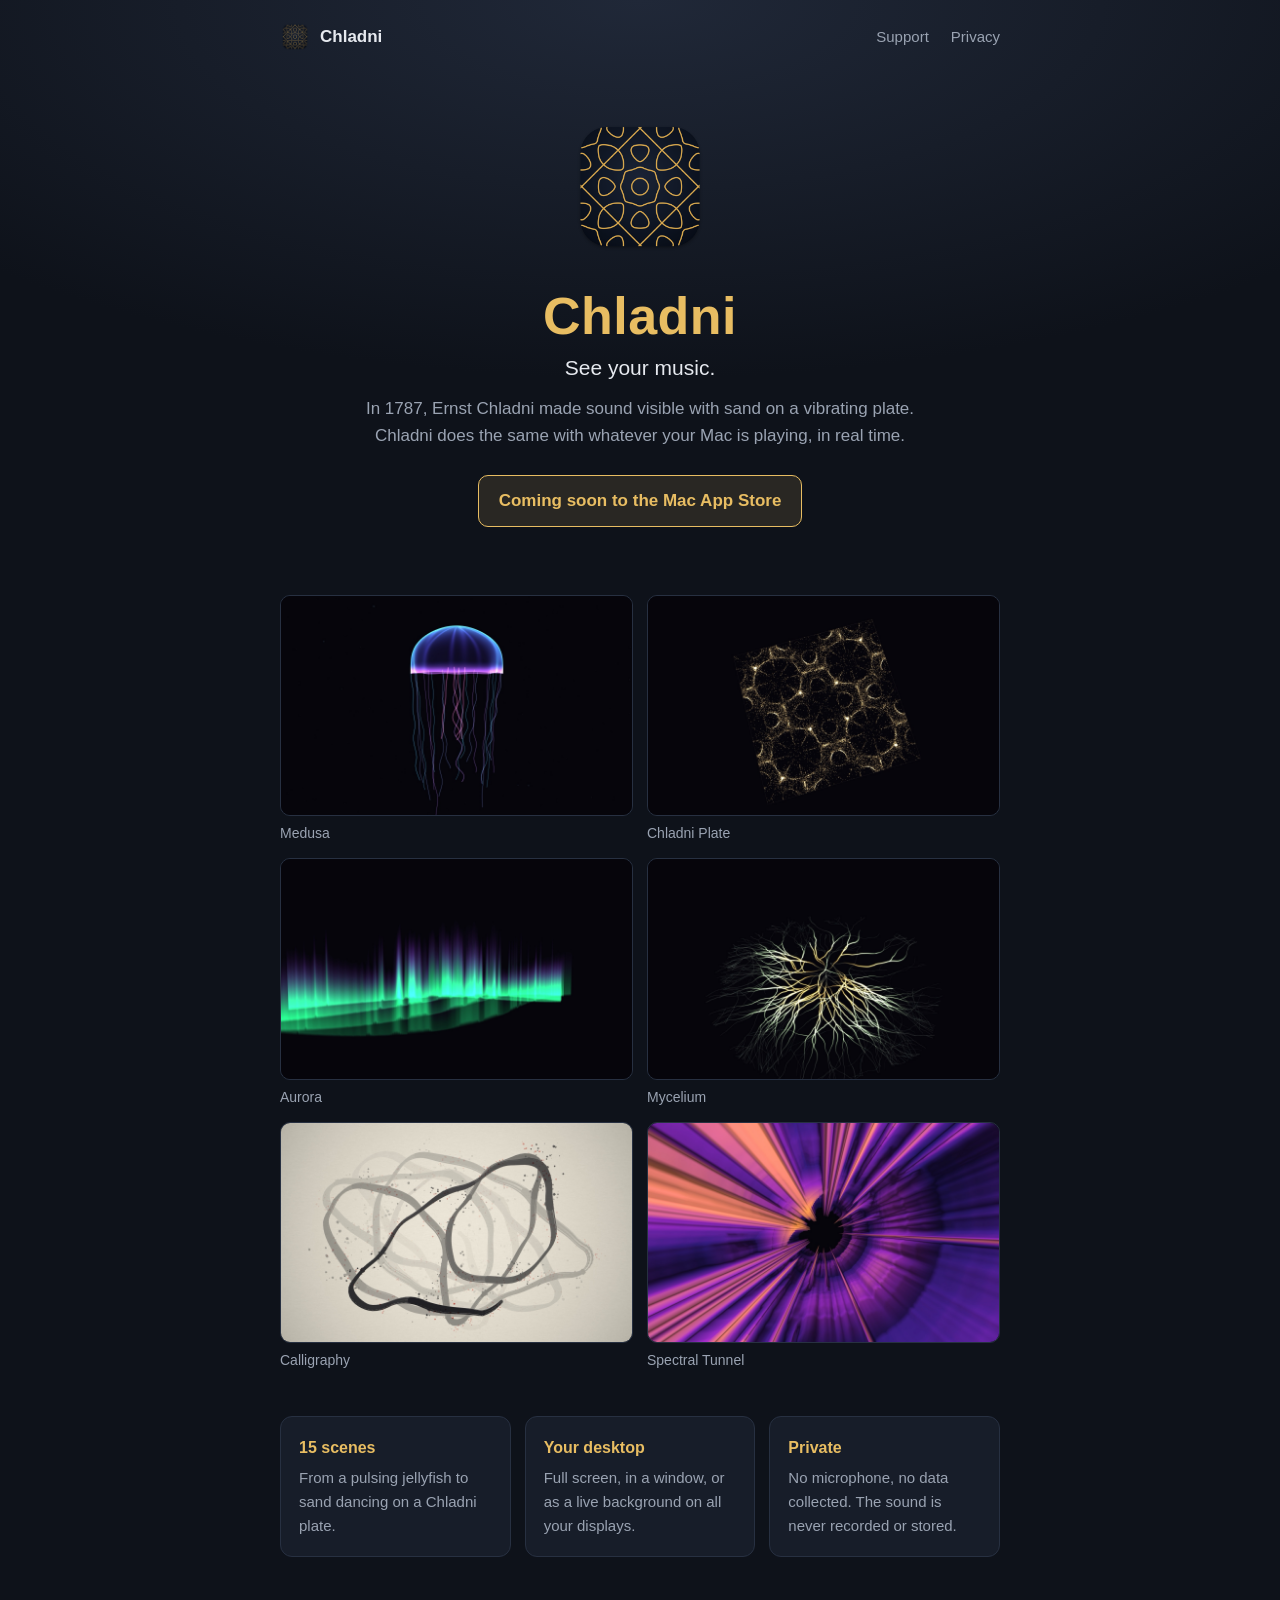
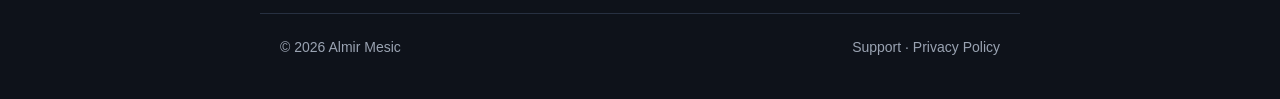
==== index.html @ 05c66b37 "Nettside for Chladni: forside, support og personvern Co-Authored-By: Claude Opus 5.5 <noreply@anthro" ====
<!doctype html>
<html lang="en">
<head>
  <meta charset="utf-8">
  <meta name="viewport" content="width=device-width, initial-scale=1">
  <title>Chladni – Music Visualizer for Mac</title>
  <meta name="description" content="Chladni turns whatever your Mac plays into living visuals. 15 scenes, full screen or as your desktop background.">
  <link rel="icon" type="image/png" sizes="32x32" href="assets/favicon-32.png">
  <link rel="icon" type="image/png" sizes="16x16" href="assets/favicon-16.png">
  <link rel="apple-touch-icon" href="assets/apple-touch-icon.png">
  <link rel="stylesheet" href="assets/style.css">
</head>
<body>
  <nav class="nav">
    <a class="brand" href="./"><img src="assets/icon.png" alt="">Chladni</a>
    <div class="nav-links">
      <a href="support/">Support</a>
      <a href="privacy/">Privacy</a>
    </div>
  </nav>

  <main class="wrap">
    <section class="hero">
      <img class="icon" src="assets/icon.png" alt="Chladni app icon">
      <h1>Chladni</h1>
      <p class="tagline">See your music.</p>
      <p class="lead">
        In 1787, Ernst Chladni made sound visible with sand on a vibrating plate.
        Chladni does the same with whatever your Mac is playing, in real time.
      </p>
      <span class="badge">Coming soon to the Mac App Store</span>
    </section>

    <section class="gallery">
      <figure><img src="assets/01-medusa.jpg" alt="Medusa: a glowing jellyfish pulsing with the bass" loading="lazy"><figcaption>Medusa</figcaption></figure>
      <figure><img src="assets/02-chladni-plate.jpg" alt="Chladni Plate: sand forming the patterns of the notes" loading="lazy"><figcaption>Chladni Plate</figcaption></figure>
      <figure><img src="assets/03-nordlys.jpg" alt="Aurora: northern lights rising with the spectrum" loading="lazy"><figcaption>Aurora</figcaption></figure>
      <figure><img src="assets/04-mycelium.jpg" alt="Mycelium: light travelling through branching threads on every beat" loading="lazy"><figcaption>Mycelium</figcaption></figure>
      <figure><img src="assets/05-kalligrafi.jpg" alt="Calligraphy: a brushstroke painted by the music" loading="lazy"><figcaption>Calligraphy</figcaption></figure>
      <figure><img src="assets/06-spektraltunnel.jpg" alt="Spectral Tunnel: flying through a tunnel built from the music" loading="lazy"><figcaption>Spectral Tunnel</figcaption></figure>
    </section>

    <section class="features">
      <div class="feature"><h3>15 scenes</h3><p>From a pulsing jellyfish to sand dancing on a Chladni plate.</p></div>
      <div class="feature"><h3>Your desktop</h3><p>Full screen, in a window, or as a live background on all your displays.</p></div>
      <div class="feature"><h3>Private</h3><p>No microphone, no data collected. The sound is never recorded or stored.</p></div>
    </section>
  </main>

  <footer>
    <span>© 2026 Almir Mesic</span>
    <span><a href="support/">Support</a> · <a href="privacy/">Privacy Policy</a></span>
  </footer>
</body>
</html>
---- assets/style.css ----
:root {
  --bg: #0e121a;
  --bg-raised: #171d29;
  --line: #273041;
  --text: #e6e9ef;
  --muted: #9aa3b2;
  --gold: #e8bd62;
  --gold-soft: rgba(232, 189, 98, 0.12);
  --max: 760px;
}

* { box-sizing: border-box; }

html { -webkit-text-size-adjust: 100%; }

body {
  margin: 0;
  background: radial-gradient(120% 70% at 50% 0%, #202838 0%, var(--bg) 60%) fixed, var(--bg);
  color: var(--text);
  font: 17px/1.6 -apple-system, BlinkMacSystemFont, "SF Pro Text", "Helvetica Neue", Arial, sans-serif;
}

a { color: var(--gold); text-decoration: none; }
a:hover { text-decoration: underline; }

.wrap { max-width: var(--max); margin: 0 auto; padding: 0 20px; }

/* Topplinje */
.nav {
  display: flex; align-items: center; justify-content: space-between;
  max-width: var(--max); margin: 0 auto; padding: 22px 20px;
}
.brand { display: flex; align-items: center; gap: 10px; color: var(--text); font-weight: 600; }
.brand img { width: 30px; height: 30px; }
.brand:hover { text-decoration: none; }
.nav-links { display: flex; gap: 22px; font-size: 15px; }
.nav-links a { color: var(--muted); }
.nav-links a:hover, .nav-links a[aria-current="page"] { color: var(--text); text-decoration: none; }

/* Forside */
.hero { text-align: center; padding: 40px 0 24px; }
.hero img.icon { width: 148px; height: 148px; }
.hero h1 { font-size: 52px; line-height: 1.1; margin: 18px 0 6px; color: var(--gold); letter-spacing: 0.5px; }
.hero .tagline { font-size: 21px; color: var(--text); margin: 0 0 10px; }
.hero .lead { color: var(--muted); max-width: 560px; margin: 0 auto 26px; }
.badge {
  display: inline-block; padding: 11px 20px; border-radius: 10px;
  border: 1px solid var(--gold); color: var(--gold); background: var(--gold-soft); font-weight: 600;
}
.gallery { display: grid; grid-template-columns: repeat(2, 1fr); gap: 14px; margin: 44px 0; }
.gallery figure { margin: 0; }
.gallery img { width: 100%; display: block; border-radius: 10px; border: 1px solid var(--line); }
.gallery figcaption { color: var(--muted); font-size: 14px; margin-top: 6px; }
.features { display: grid; grid-template-columns: repeat(3, 1fr); gap: 14px; margin-bottom: 56px; }
.feature { background: var(--bg-raised); border: 1px solid var(--line); border-radius: 12px; padding: 18px; }
.feature h3 { margin: 0 0 6px; font-size: 16px; color: var(--gold); }
.feature p { margin: 0; color: var(--muted); font-size: 15px; }

/* Tekstsider */
.page { padding: 20px 0 60px; }
.page h1 { font-size: 36px; margin: 10px 0 4px; }
.page .meta { color: var(--muted); margin: 0 0 30px; }
.page h2 { font-size: 21px; color: var(--gold); margin: 36px 0 8px; }
.page p, .page li { color: #d3d8e0; }
.page ul { padding-left: 22px; }
.contact {
  background: var(--bg-raised); border: 1px solid var(--line); border-radius: 12px;
  padding: 18px 20px; margin: 10px 0 8px;
}
.contact strong { color: var(--text); }
details {
  background: var(--bg-raised); border: 1px solid var(--line); border-radius: 12px;
  padding: 14px 18px; margin: 10px 0;
}
summary { cursor: pointer; font-weight: 600; color: var(--text); }
details[open] summary { margin-bottom: 8px; }
kbd {
  font: 13px/1 ui-monospace, SFMono-Regular, Menlo, monospace;
  padding: 3px 6px; border: 1px solid var(--line); border-bottom-width: 2px; border-radius: 5px; background: #0b0f16;
}

footer {
  border-top: 1px solid var(--line); color: var(--muted); font-size: 14px;
  max-width: var(--max); margin: 0 auto; padding: 22px 20px 40px;
  display: flex; justify-content: space-between; gap: 16px; flex-wrap: wrap;
}
footer a { color: var(--muted); }

@media (max-width: 640px) {
  body { font-size: 16px; }
  .hero h1 { font-size: 40px; }
  .gallery, .features { grid-template-columns: 1fr; }
  .nav-links { gap: 14px; }
}
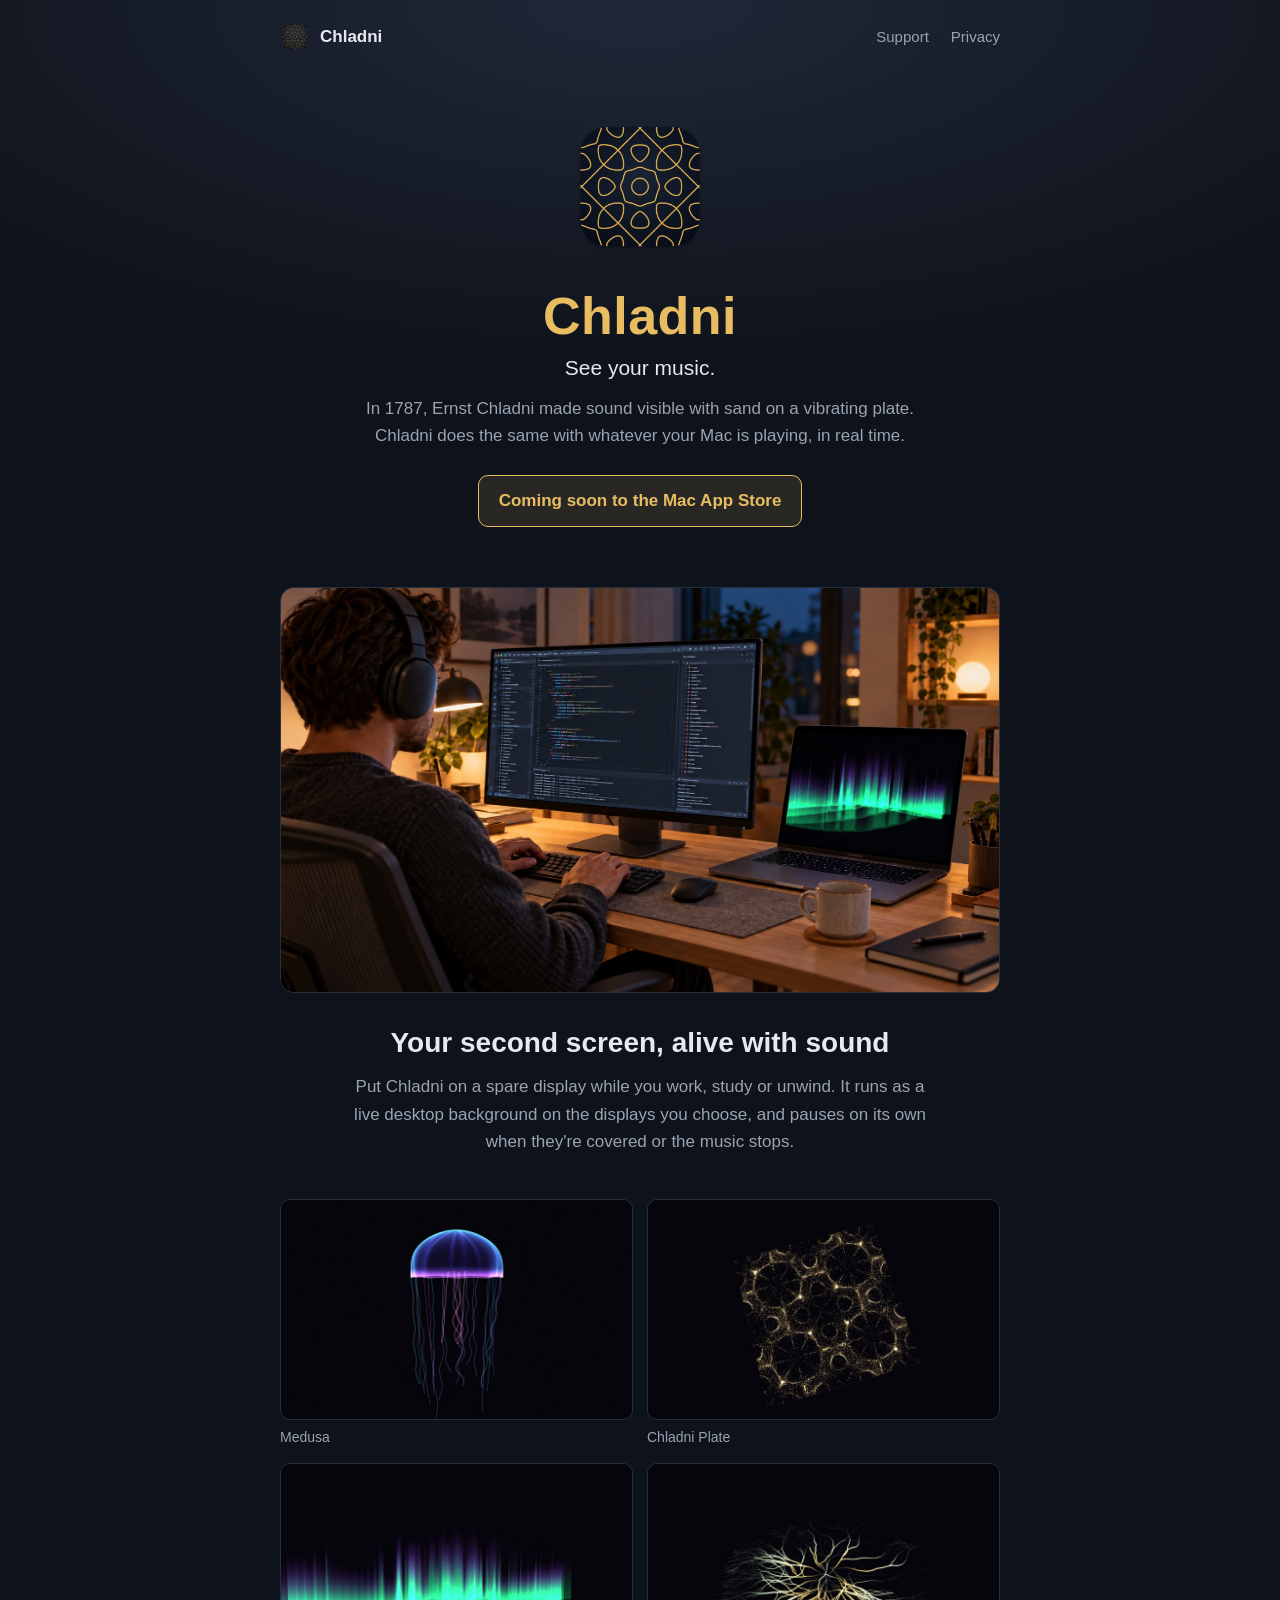
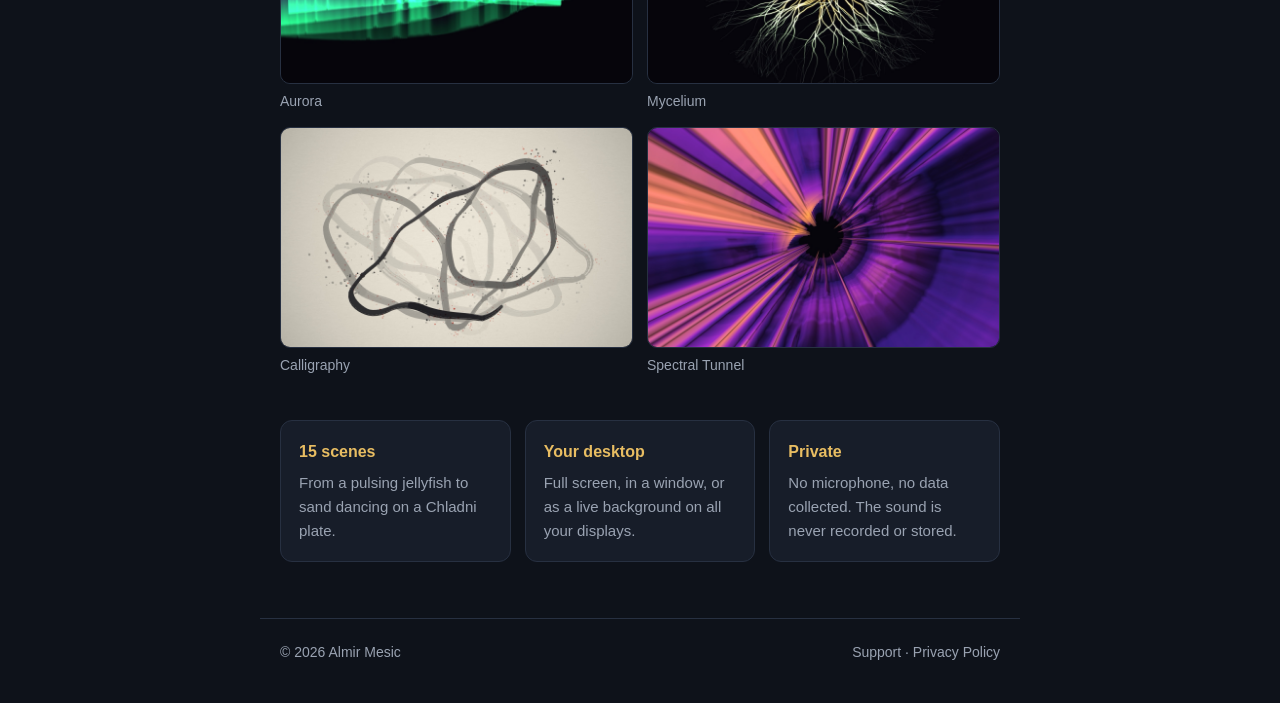
==== commit 9d5c71bd: "Forside: bilde som viser Chladni på en ekstra skjerm Co-Authored-By: Claude Opus 5.5 <noreply@anthro" ====
--- a/index.html
+++ b/index.html
@@ -31,6 +31,17 @@
       <span class="badge">Coming soon to the Mac App Store</span>
     </section>
 
+    <section class="usecase">
+      <figure>
+        <img src="assets/usecase.jpg" width="1672" height="941" alt="A person working at a desk with headphones on, with Chladni's aurora scene glowing on a laptop next to the main display">
+      </figure>
+      <h2>Your second screen, alive with sound</h2>
+      <p>
+        Put Chladni on a spare display while you work, study or unwind. It runs as a live desktop background
+        on the displays you choose, and pauses on its own when they're covered or the music stops.
+      </p>
+    </section>
+
     <section class="gallery">
       <figure><img src="assets/01-medusa.jpg" alt="Medusa: a glowing jellyfish pulsing with the bass" loading="lazy"><figcaption>Medusa</figcaption></figure>
       <figure><img src="assets/02-chladni-plate.jpg" alt="Chladni Plate: sand forming the patterns of the notes" loading="lazy"><figcaption>Chladni Plate</figcaption></figure>
--- a/assets/style.css
+++ b/assets/style.css
@@ -47,6 +47,11 @@
   display: inline-block; padding: 11px 20px; border-radius: 10px;
   border: 1px solid var(--gold); color: var(--gold); background: var(--gold-soft); font-weight: 600;
 }
+.usecase { margin: 36px 0 8px; text-align: center; }
+.usecase figure { margin: 0; }
+.usecase img { width: 100%; height: auto; display: block; border-radius: 14px; border: 1px solid var(--line); }
+.usecase h2 { font-size: 28px; margin: 28px 0 8px; }
+.usecase p { color: var(--muted); max-width: 580px; margin: 0 auto; }
 .gallery { display: grid; grid-template-columns: repeat(2, 1fr); gap: 14px; margin: 44px 0; }
 .gallery figure { margin: 0; }
 .gallery img { width: 100%; display: block; border-radius: 10px; border: 1px solid var(--line); }
@@ -89,6 +94,7 @@
 @media (max-width: 640px) {
   body { font-size: 16px; }
   .hero h1 { font-size: 40px; }
+  .usecase h2 { font-size: 23px; }
   .gallery, .features { grid-template-columns: 1fr; }
   .nav-links { gap: 14px; }
 }
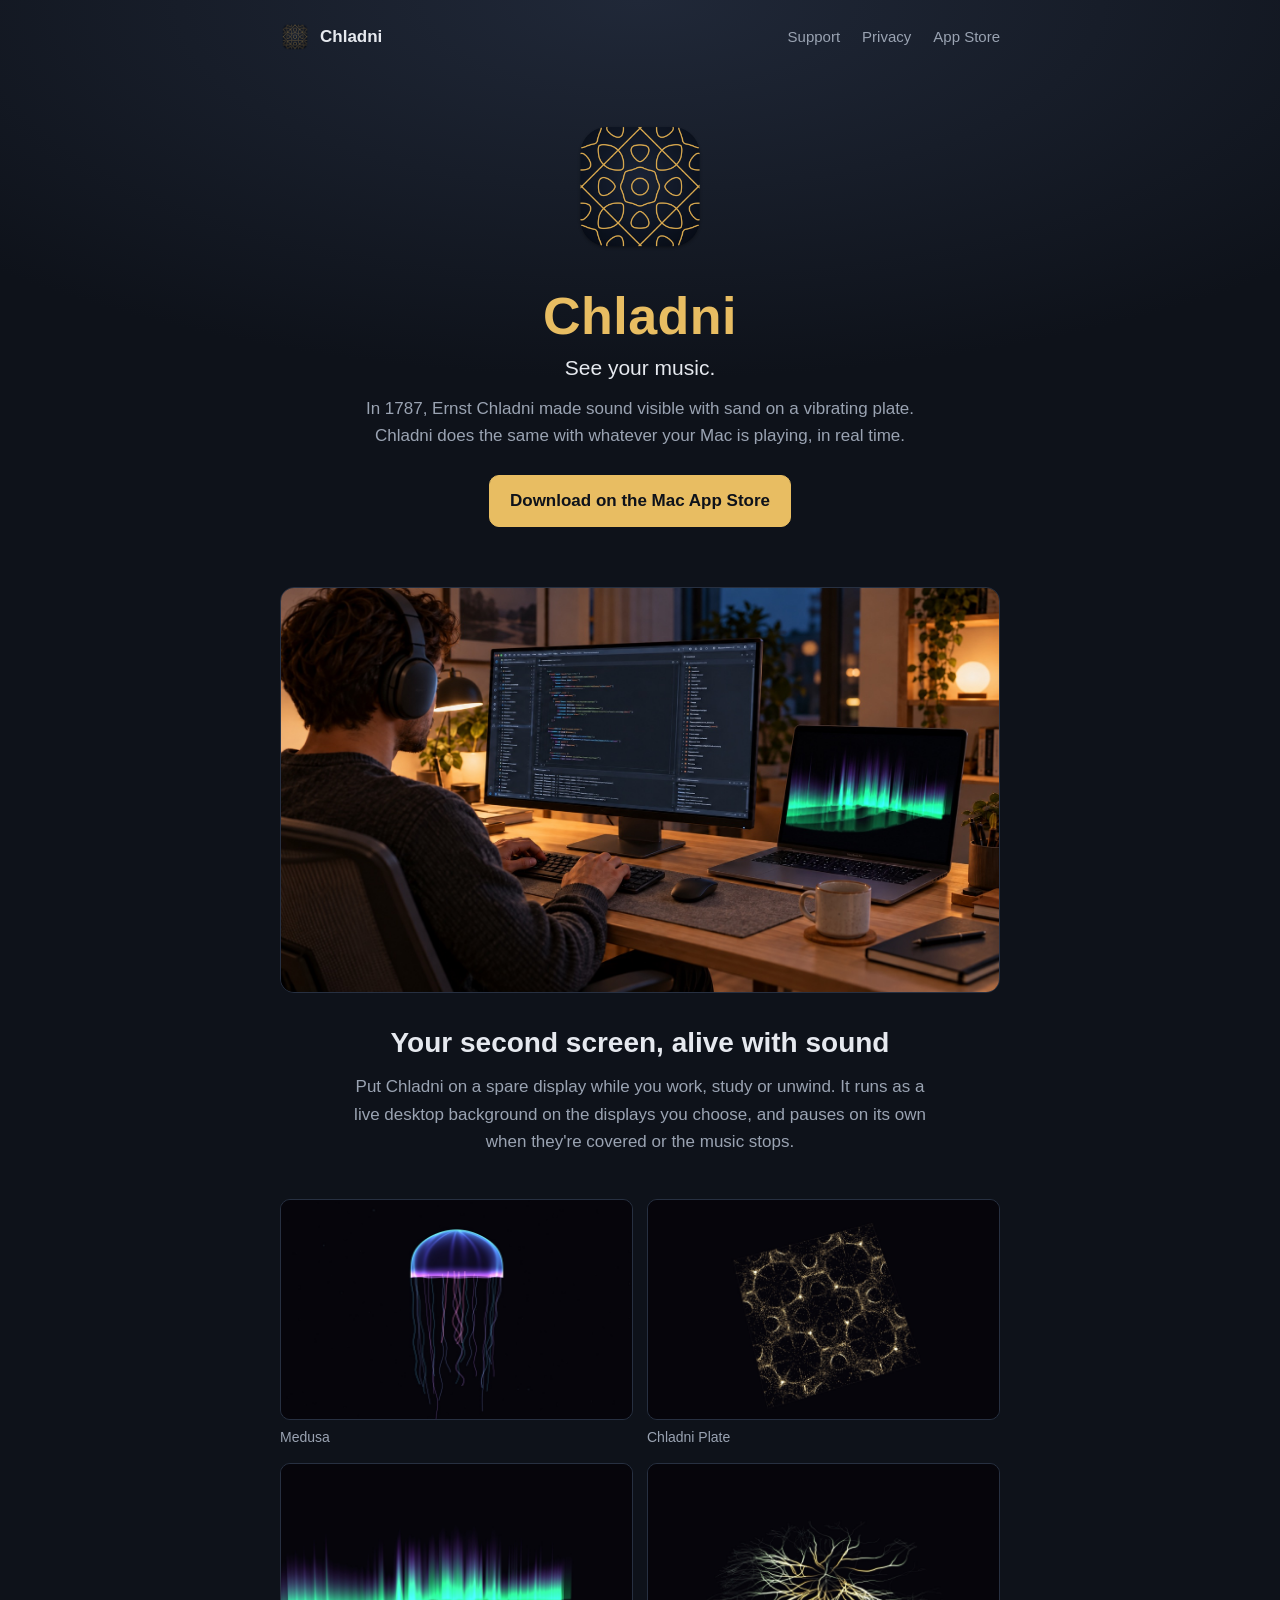
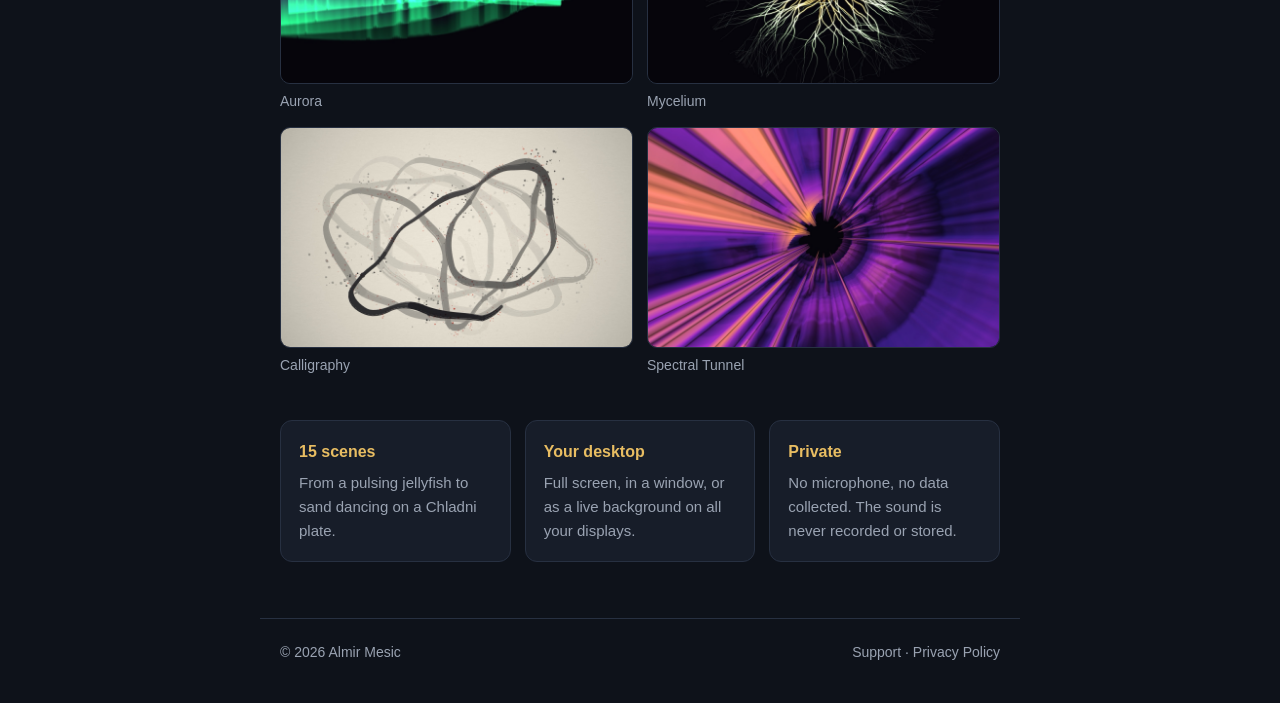
==== commit 25a594d0: "Forside: lenke til appen i App Store Co-Authored-By: Claude Opus 5.5 <noreply@anthropic.com>" ====
--- a/index.html
+++ b/index.html
@@ -16,6 +16,7 @@
     <div class="nav-links">
       <a href="support/">Support</a>
       <a href="privacy/">Privacy</a>
+      <a href="https://apps.apple.com/app/chladni/id6818058640?mt=12">App Store</a>
     </div>
   </nav>
 
@@ -28,7 +29,7 @@
         In 1787, Ernst Chladni made sound visible with sand on a vibrating plate.
         Chladni does the same with whatever your Mac is playing, in real time.
       </p>
-      <span class="badge">Coming soon to the Mac App Store</span>
+      <a class="badge" href="https://apps.apple.com/app/chladni/id6818058640?mt=12">Download on the Mac App Store</a>
     </section>
 
     <section class="usecase">
--- a/assets/style.css
+++ b/assets/style.css
@@ -47,6 +47,8 @@
   display: inline-block; padding: 11px 20px; border-radius: 10px;
   border: 1px solid var(--gold); color: var(--gold); background: var(--gold-soft); font-weight: 600;
 }
+a.badge { background: var(--gold); color: var(--bg); }
+a.badge:hover { text-decoration: none; filter: brightness(1.08); }
 .usecase { margin: 36px 0 8px; text-align: center; }
 .usecase figure { margin: 0; }
 .usecase img { width: 100%; height: auto; display: block; border-radius: 14px; border: 1px solid var(--line); }
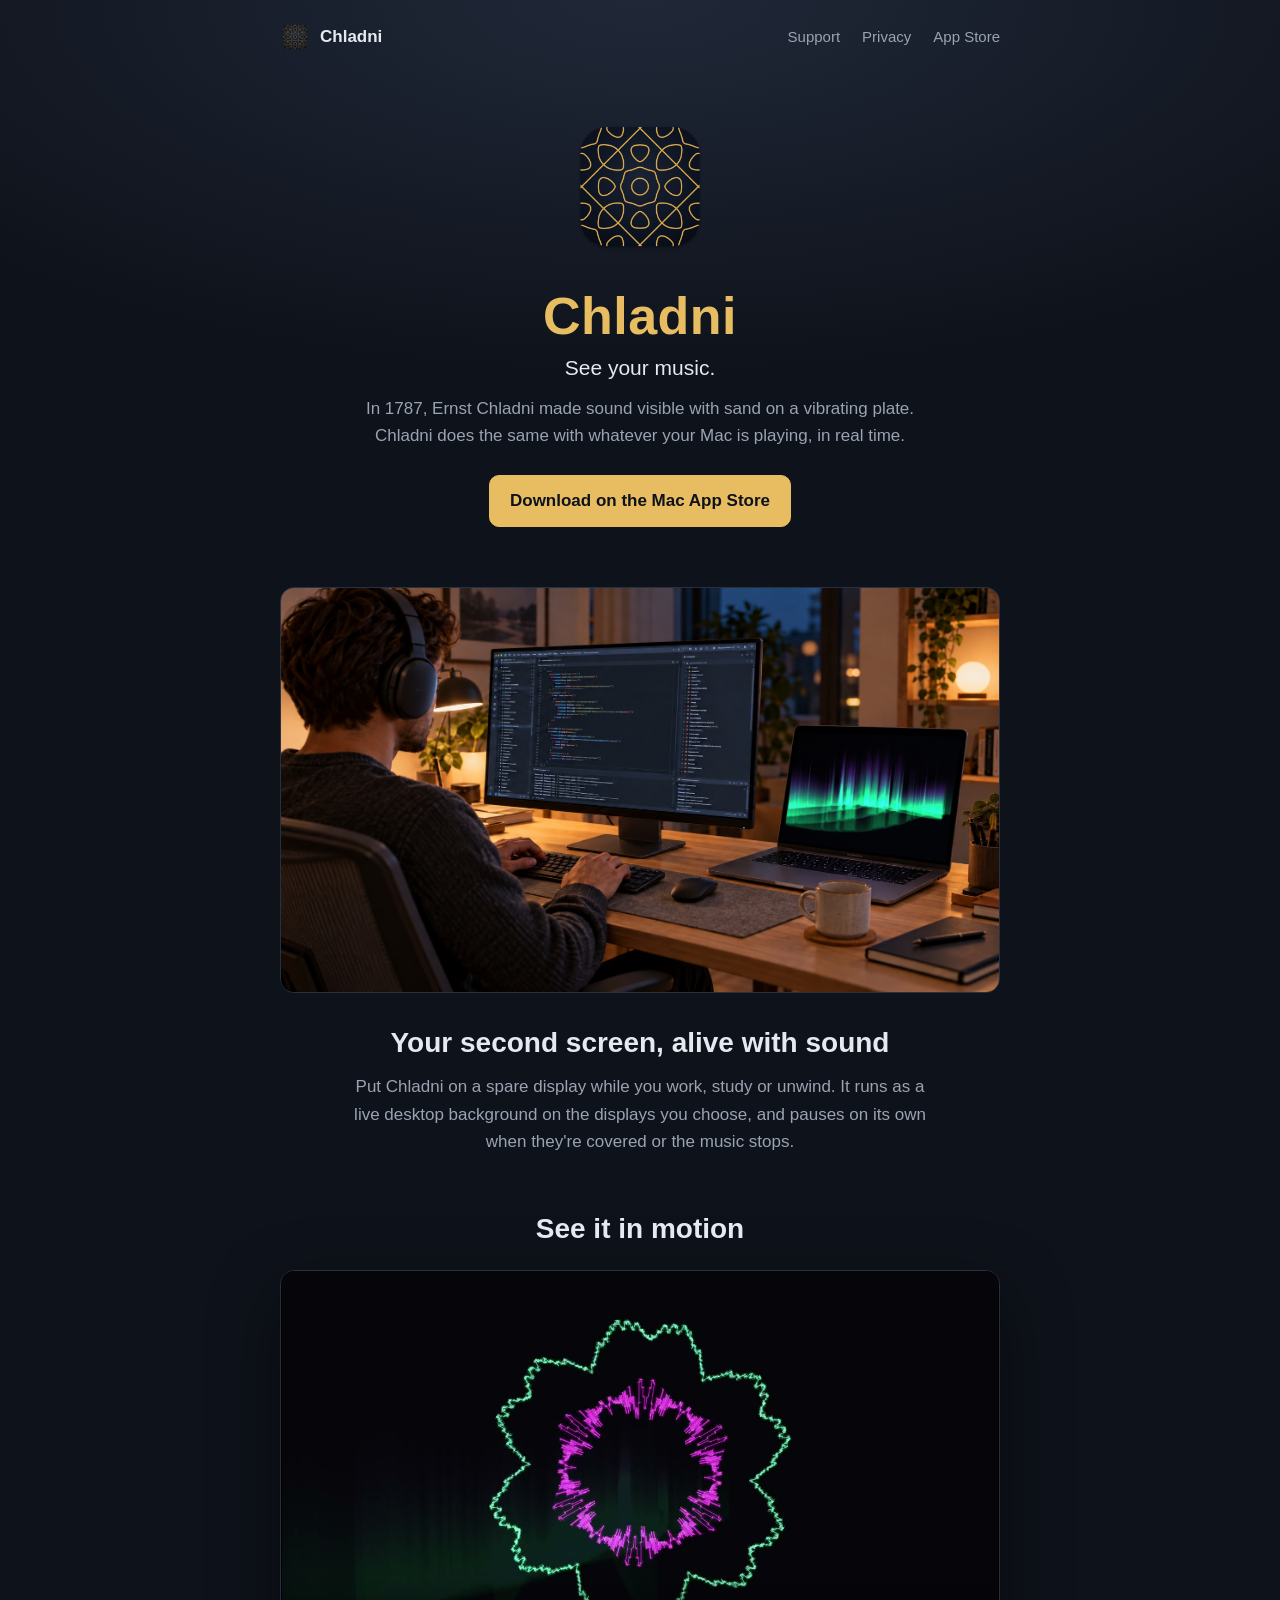
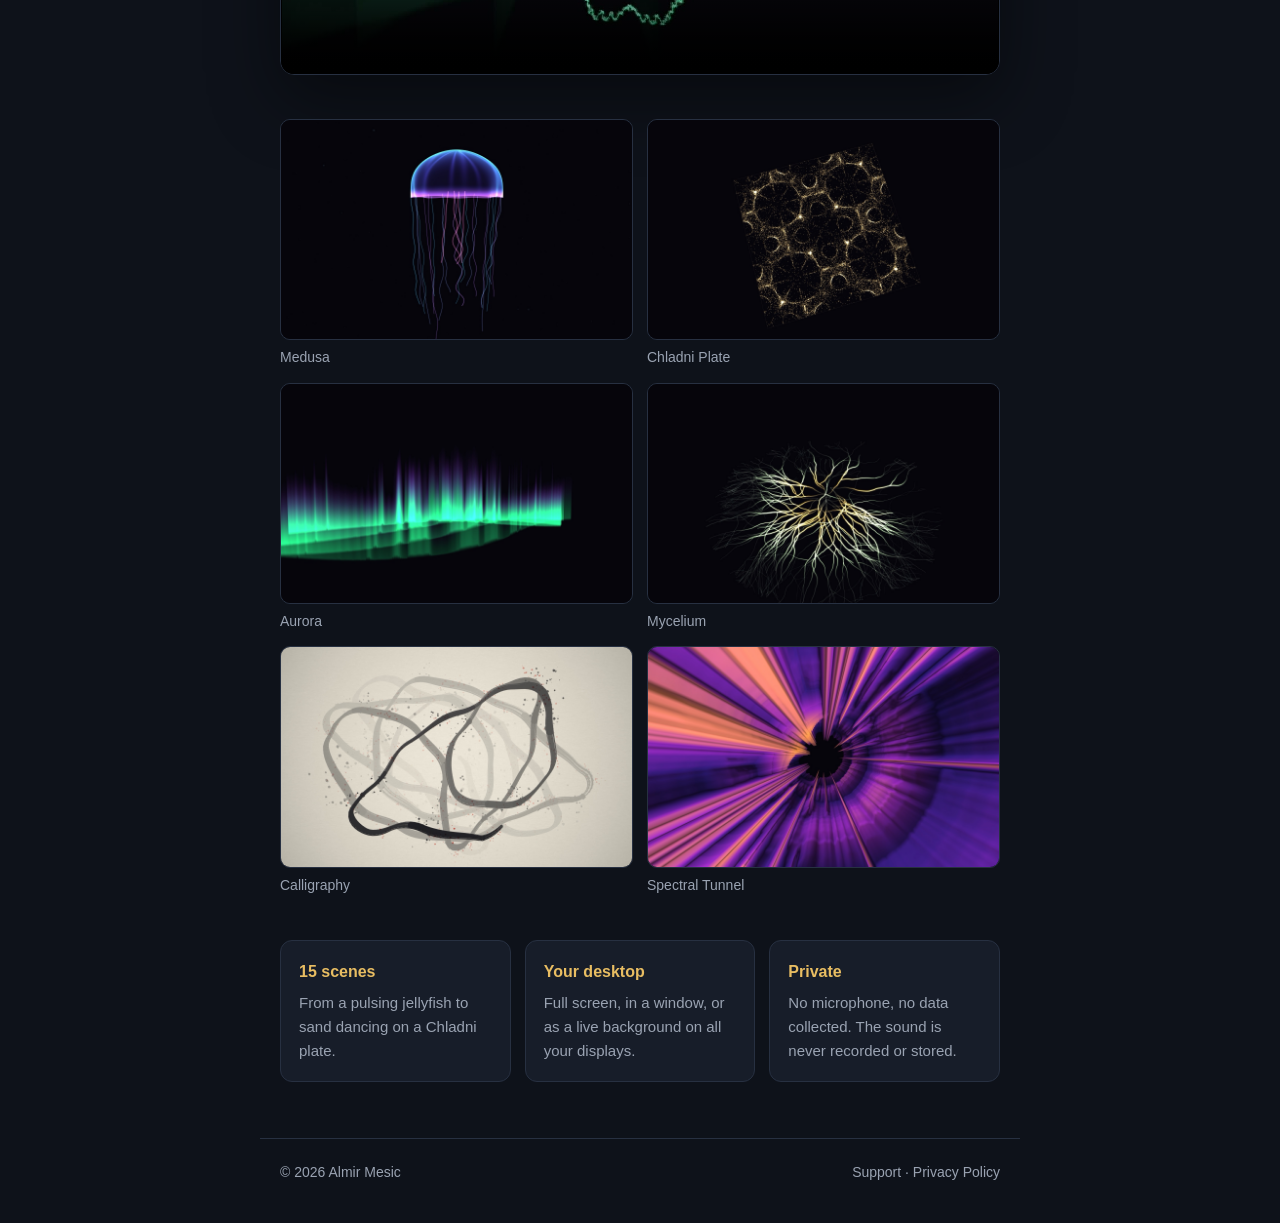
==== commit 65084c3a: "Forside: forhåndsvisningsvideo Co-Authored-By: Claude Opus 5.5 <noreply@anthropic.com>" ====
--- a/index.html
+++ b/index.html
@@ -43,6 +43,12 @@
       </p>
     </section>
 
+    <section class="trailer">
+      <h2>See it in motion</h2>
+      <video src="assets/preview.mp4" poster="assets/preview-poster.jpg" controls playsinline preload="none"
+             aria-label="Chladni preview: scenes moving with the music"></video>
+    </section>
+
     <section class="gallery">
       <figure><img src="assets/01-medusa.jpg" alt="Medusa: a glowing jellyfish pulsing with the bass" loading="lazy"><figcaption>Medusa</figcaption></figure>
       <figure><img src="assets/02-chladni-plate.jpg" alt="Chladni Plate: sand forming the patterns of the notes" loading="lazy"><figcaption>Chladni Plate</figcaption></figure>
--- a/assets/style.css
+++ b/assets/style.css
@@ -54,6 +54,12 @@
 .usecase img { width: 100%; height: auto; display: block; border-radius: 14px; border: 1px solid var(--line); }
 .usecase h2 { font-size: 28px; margin: 28px 0 8px; }
 .usecase p { color: var(--muted); max-width: 580px; margin: 0 auto; }
+.trailer { margin: 52px 0 0; text-align: center; }
+.trailer h2 { font-size: 28px; margin: 0 0 18px; }
+.trailer video {
+  display: block; width: 100%; height: auto; aspect-ratio: 16 / 9; background: #000;
+  border-radius: 14px; border: 1px solid var(--line); box-shadow: 0 24px 70px rgba(0, 0, 0, 0.45);
+}
 .gallery { display: grid; grid-template-columns: repeat(2, 1fr); gap: 14px; margin: 44px 0; }
 .gallery figure { margin: 0; }
 .gallery img { width: 100%; display: block; border-radius: 10px; border: 1px solid var(--line); }
@@ -96,7 +102,7 @@
 @media (max-width: 640px) {
   body { font-size: 16px; }
   .hero h1 { font-size: 40px; }
-  .usecase h2 { font-size: 23px; }
+  .usecase h2, .trailer h2 { font-size: 23px; }
   .gallery, .features { grid-template-columns: 1fr; }
   .nav-links { gap: 14px; }
 }
